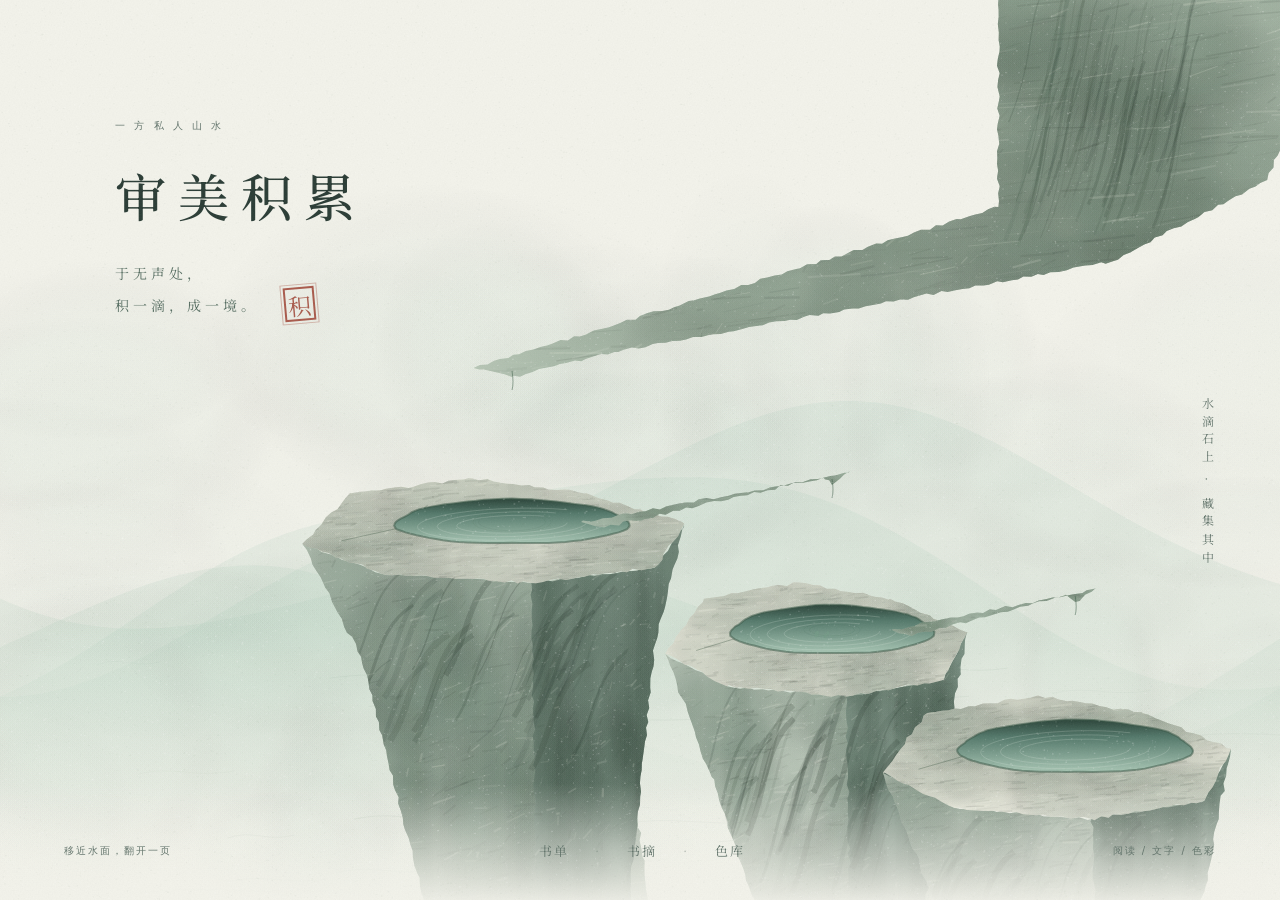
==== index.html @ 69ad37f3 "Redesign the site as an ink-wash landscape Add a celadon-and-ink homepage with drip physics and thre" ====
<!doctype html>
<html lang="zh-CN">
  <head>
    <meta charset="utf-8" />
    <meta name="viewport" content="width=device-width, initial-scale=1" />
    <meta
      name="description"
      content="审美积累，一处关于阅读、文字与色彩的私人存档。"
    />
    <meta name="robots" content="noindex" />
    <meta name="theme-color" content="#f3f3eb" />
    <title>山水之间 · 审美积累</title>
    <link rel="preconnect" href="https://fonts.googleapis.com" />
    <link rel="preconnect" href="https://fonts.gstatic.com" crossorigin />
    <link
      href="https://fonts.googleapis.com/css2?family=Noto+Serif+SC:wght@400;500;600;700&display=swap"
      rel="stylesheet"
    />
    <link rel="stylesheet" href="css/style.css?v=ink3" />
  </head>
  <body data-page="home">
    <a class="skip-link" href="#landscape-nav">跳至山水导航</a>
    <main id="main" class="landscape">
      <canvas id="ink-scene" aria-hidden="true"></canvas>
      <header class="home-title">
        <p class="eyebrow">一 方 私 人 山 水</p>
        <h1>审美积累</h1>
        <div class="home-inscription">
          <p>于无声处，<br />积一滴，成一境。</p>
          <span class="seal" aria-hidden="true">积</span>
        </div>
      </header>
      <nav id="landscape-nav" aria-label="水中藏集">
        <a
          class="puddle-link"
          data-pool="0"
          href="books.html"
          aria-label="进入书单"
          ><span>书单</span></a
        ><a
          class="puddle-link"
          data-pool="1"
          href="quotes.html"
          aria-label="进入书摘"
          ><span>书摘</span></a
        ><a
          class="puddle-link"
          data-pool="2"
          href="palettes.html"
          aria-label="进入色库"
          ><span>色库</span></a
        >
      </nav>
      <p class="scene-note">水滴石上 · 藏集其中</p>
      <div class="home-bottom">
        <p>移近水面，翻开一页</p>
        <nav aria-label="文字导航">
          <a href="books.html">书单</a><i>·</i><a href="quotes.html">书摘</a
          ><i>·</i><a href="palettes.html">色库</a>
        </nav>
        <span>阅读 / 文字 / 色彩</span>
      </div>
      <noscript
        ><p class="no-script">山水暂歇，请从下方导航进入藏集。</p></noscript
      >
    </main>
    <script src="js/home.js?v=ink3" defer></script>
  </body>
</html>
---- css/style.css ----
:root {
  --paper: #f3f3eb;
  --ink: #293b34;
  --muted: #62746b;
  --jade: #52796a;
  --mist: #dce5da;
  --line: #9bac9e66;
  --seal: #a24a3b;
  --bronze: var(--jade);
  --serif: "Noto Serif SC", "Source Han Serif SC", "Songti SC", "STSong", serif;
  --sans:
    system-ui, -apple-system, "PingFang SC", "Microsoft YaHei", sans-serif;
}
* {
  box-sizing: border-box;
}
body {
  margin: 0;
  background: var(--paper);
  color: var(--ink);
  font: 14px/1.8 var(--sans);
  -webkit-font-smoothing: antialiased;
}
body:before {
  content: "";
  position: fixed;
  inset: 0;
  pointer-events: none;
  z-index: 20;
  opacity: 0.16;
  background: url("../assets/ui/paper.svg");
}
h1,
h2,
h3,
p,
figure,
blockquote {
  margin: 0;
}
a {
  color: inherit;
  text-decoration: none;
}
button,
input,
select {
  font: inherit;
  color: inherit;
}
button,
a,
input,
select {
  -webkit-tap-highlight-color: transparent;
}
button {
  cursor: pointer;
}
button:focus-visible,
a:focus-visible,
input:focus-visible,
select:focus-visible {
  outline: 2px solid var(--jade);
  outline-offset: 6px;
}
::selection {
  background: #bed7c8;
}
h1,
h2,
h3,
blockquote {
  font-family: var(--serif);
  font-weight: 400;
}
button {
  border: 0;
  background: none;
}
a:hover {
  color: var(--jade);
}
.skip-link {
  position: fixed;
  top: -100px;
  left: 20px;
  padding: 12px 22px;
  background: var(--paper);
  z-index: 50;
}
.skip-link:focus {
  top: 15px;
}
.sr-only {
  position: absolute;
  width: 1px;
  height: 1px;
  padding: 0;
  margin: -1px;
  overflow: hidden;
  clip: rect(0, 0, 0, 0);
  white-space: nowrap;
}
.masthead {
  max-width: 1320px;
  margin: auto;
  height: 110px;
  padding: 0 55px;
  display: flex;
  align-items: center;
  justify-content: space-between;
  border-bottom: 1px solid var(--line);
}
.wordmark {
  font: 500 20px var(--serif);
  letter-spacing: 5px;
  display: flex;
  align-items: center;
  gap: 14px;
}
.wordmark-dot {
  width: 5px;
  height: 5px;
  background: var(--jade);
  border-radius: 50%;
}
.masthead nav {
  display: flex;
  gap: 34px;
  align-items: center;
}
.masthead nav a {
  padding: 14px 0;
  font-size: 13px;
  letter-spacing: 2px;
}
.masthead nav a[aria-current] {
  border-bottom: 1px solid var(--jade);
}
.masthead nav .back-home {
  font: 12px var(--serif);
  color: var(--muted);
  margin-right: 36px;
}
.archive {
  max-width: 1160px;
  padding: 0 30px;
  margin: auto;
  min-height: 65vh;
}
.page-intro {
  position: relative;
  padding: 70px 0 50px;
}
.eyebrow {
  font-size: 10px;
  letter-spacing: 3px;
  color: var(--muted);
}
.eyebrow span {
  margin-left: 16px;
}
.page-intro h1 {
  font-size: 56px;
  letter-spacing: 10px;
  display: flex;
  gap: 32px;
  align-items: center;
  margin: 14px 0;
}
.title-line {
  height: 1px;
  width: 85px;
  background: var(--line);
}
.intro-note {
  font: 14px/2 var(--serif);
  color: var(--muted);
  letter-spacing: 2px;
}
.meta,
.entry-meta {
  font-size: 11px;
  color: var(--muted);
  line-height: 1.9;
  letter-spacing: 0.6px;
}
.empty {
  padding: 40px 20px;
  border-block: 1px solid var(--line);
  text-align: center;
  margin-bottom: 35px;
  background: linear-gradient(110deg, transparent, #dce5da40, transparent);
}
.empty h3 {
  font-size: 21px;
  letter-spacing: 2px;
}
.empty p {
  font-size: 12px;
  color: var(--muted);
  margin-top: 12px;
}
.empty:before {
  content: "—";
  display: block;
  color: #8eaa99;
  margin-bottom: 12px;
}
.loading,
.error {
  padding: 40px;
}
.error {
  color: var(--seal);
}
footer {
  max-width: 1100px;
  margin: 80px auto 0;
  border-top: 1px solid var(--line);
  padding: 30px 0 40px;
  display: flex;
  align-items: center;
  justify-content: space-between;
  color: var(--muted);
  font: 12px/2 var(--serif);
  letter-spacing: 2px;
}
footer > span {
  font-size: 17px;
  letter-spacing: 4px;
}
footer p {
  text-align: center;
}
footer a {
  padding: 12px;
}
.book {
  display: grid;
  grid-template-columns: 46% 1fr;
  gap: 50px;
  padding: 10px 0 65px;
}
.book + .book {
  padding-top: 65px;
  border-top: 1px solid var(--line);
}
.book .cover-stage {
  min-height: 470px;
  background: radial-gradient(ellipse at 50% 50%, #bbd0bf55, transparent 68%);
}
.book-kicker {
  font-size: 11px;
  color: var(--muted);
  letter-spacing: 2px;
  display: flex;
  gap: 24px;
  margin: 35px 0 22px;
}
.status {
  color: var(--jade);
  border-bottom: 1px solid var(--line);
}
.book-info h2 {
  font-size: 32px;
  letter-spacing: 3px;
}
.original-title {
  font:
    italic 13px/1.7 Georgia,
    serif;
  color: var(--muted);
  margin-top: 12px;
}
.subtitle {
  font: 17px var(--serif);
  letter-spacing: 3px;
  margin-top: 22px;
}
.book-meta {
  margin: 25px 0;
  font-size: 12px;
  color: var(--muted);
  line-height: 2.3;
}
.book-meta span {
  display: block;
}
.book-actions {
  border-top: 1px solid var(--line);
  padding-top: 19px;
  display: flex;
  align-items: center;
  justify-content: space-between;
  gap: 12px;
}
.text-button {
  padding: 10px 0;
  font-family: var(--serif);
  border-bottom: 1px solid var(--jade);
}
.boat-link {
  display: flex;
  align-items: center;
  gap: 10px;
  padding: 10px 0;
  font-size: 12px;
}
.boat-link svg {
  width: 43px;
  height: 30px;
}
.cover-hint {
  position: absolute;
  bottom: 0;
  font-size: 10px;
  letter-spacing: 2px;
  color: var(--muted);
}
.book .cover-frame {
  width: 245px;
}
.book .cover-object {
  animation: none;
  transform: rotateX(3deg) rotateY(-17deg) rotateZ(-3deg);
}
.book .cover-frame:hover .cover-object,
.book .cover-frame:focus-visible .cover-object {
  transform: rotateX(2deg) rotateY(-10deg) rotateZ(-1deg);
}
.book .cover-title {
  color: var(--cover-title);
  background: none;
  -webkit-text-fill-color: currentColor;
  font-size: 35px;
  letter-spacing: 0;
}
.book .cover-original {
  font:
    15px/1.3 Georgia,
    serif;
  max-width: 160px;
  min-height: 60px;
}
.book .cover-subtitle {
  font-size: 14px;
  font-weight: 400;
}
.book .cover-motif:before,
.book .cover-motif:after {
  border-radius: 50%;
  height: 64px;
  transform: rotate(-12deg);
  opacity: 0.5;
}
.book .cover-credits {
  font-size: 8px;
}
.book .cover-front {
  overflow: visible;
}
.page-corner {
  position: absolute;
  right: 0;
  bottom: 0;
  width: 62px;
  height: 68px;
  z-index: 3;
}
.page-corner:after {
  content: "";
  position: absolute;
  right: 0;
  bottom: 0;
  width: 0;
  height: 0;
  background: linear-gradient(
    135deg,
    #81978b,
    #f8f7ee 47%,
    #b7c6b7 50%,
    #d8e0d7 60%
  );
  clip-path: polygon(100% 0, 100% 100%, 0 100%);
  transition:
    width 0.3s,
    height 0.3s;
  filter: drop-shadow(-2px -2px 2px #293b3444);
}
.page-corner:hover:after,
.cover-frame:focus-visible .page-corner:after {
  width: 56px;
  height: 59px;
}
.cover-author-name {
  white-space: nowrap;
}
dialog {
  width: min(620px, calc(100% - 36px));
  border: 1px solid var(--line);
  padding: 45px;
  background: var(--paper);
  color: var(--ink);
  max-height: 85dvh;
}
dialog::backdrop {
  background: #1e302b88;
  backdrop-filter: blur(3px);
}
.dialog-close {
  display: block;
  margin-left: auto;
  padding: 0 0 20px;
  color: var(--muted);
  min-height: 44px;
}
dialog h2 {
  font-size: 30px;
  margin: 10px 0 20px;
}
.book-summary {
  font: 16px/2.2 var(--serif);
  white-space: pre-wrap;
  border-top: 1px solid var(--line);
  padding-top: 22px;
}
.quote-filters {
  display: flex;
  gap: 40px;
  border-block: 1px solid var(--line);
  padding: 23px 0;
  margin-bottom: 20px;
}
.quote-filters label {
  font-size: 10px;
  letter-spacing: 2px;
  color: var(--muted);
  display: flex;
  flex-direction: column;
  gap: 8px;
  min-width: 220px;
}
.search-label {
  flex: 1;
}
select,
input {
  border: 0;
  border-bottom: 1px solid var(--line);
  background: transparent;
  border-radius: 0;
  padding: 12px 5px;
  font-size: 14px;
  min-height: 48px;
  width: 100%;
}
#result-count {
  margin-bottom: 25px;
}
.quote-entry {
  padding: 40px 0 45px;
  max-width: 900px;
  margin: auto;
  border-bottom: 1px solid var(--line);
}
.entry-meta {
  display: flex;
  gap: 16px;
  flex-wrap: wrap;
  align-items: center;
  margin-bottom: 25px;
}
.sample-badge {
  color: var(--seal);
  border: 1px solid #a24a3b77;
  padding: 1px 7px;
  font-size: 10px;
  letter-spacing: 2px;
  display: inline-block;
}
.quote-entry blockquote {
  font-size: 29px;
  line-height: 2;
  letter-spacing: 2px;
  white-space: pre-wrap;
}
.quote-notes {
  display: grid;
  grid-template-columns: 1fr 1fr;
  gap: 40px;
  margin: 30px 0;
}
.quote-notes h3 {
  font: 11px var(--sans);
  color: var(--jade);
  letter-spacing: 2px;
  margin-bottom: 15px;
}
.quote-notes p,
.quote-notes li {
  font-size: 13px;
  line-height: 2.1;
}
.quote-notes ul {
  margin: 0;
  padding-left: 19px;
}
.tags {
  display: flex;
  gap: 16px;
  margin-top: 20px;
  font-size: 10px;
  color: var(--muted);
}
.diagram {
  padding: 25px;
  background: #dce5da55;
  margin-top: 25px;
}
.diagram figcaption {
  font: 13px var(--serif);
  letter-spacing: 2px;
  margin-bottom: 16px;
}
.diagram svg {
  width: 100%;
  height: auto;
  display: block;
  overflow: visible;
}
.diagram text {
  font-family: var(--serif);
  fill: var(--ink);
}
.diagram-description {
  font-size: 11px;
  color: var(--muted);
  margin-top: 14px;
}
.zone-heading {
  display: flex;
  gap: 22px;
  align-items: baseline;
  border-bottom: 1px solid var(--line);
  padding-bottom: 17px;
  margin: 12px 0 28px;
}
.zone-heading h2 {
  font-size: 28px;
  letter-spacing: 5px;
}
.zone-heading span {
  font-size: 11px;
  color: var(--muted);
}
.palette-zone + .palette-zone {
  margin-top: 70px;
}
.palette {
  display: grid;
  grid-template-columns: 43% 1fr;
  gap: 50px;
  margin: 35px 0 50px;
  align-items: center;
}
.source-image {
  display: block;
  width: 100%;
  max-height: 480px;
  object-fit: cover;
  object-position: center 60%;
  filter: saturate(0.8);
}
.palette h3 {
  font-size: 28px;
  letter-spacing: 3px;
  margin: 15px 0;
}
.palette-description {
  font: 13px/2 var(--serif);
  color: var(--muted);
  margin: 20px 0;
}
.swatches {
  display: flex;
  margin-top: 28px;
  gap: 8px;
}
.swatch {
  padding: 0;
  flex: 1;
  min-width: 0;
  text-align: left;
  font-size: 10px;
}
.color-surface {
  display: block;
  height: 95px;
  background: var(--swatch);
  border: 1px solid #293b3410;
}
.swatch span:not(.color-surface) {
  display: block;
  margin-top: 9px;
}
.swatch .hex {
  font: 9px/1.5 var(--sans);
  letter-spacing: 0;
}
.copy-status {
  min-height: 25px;
  font-size: 11px;
  color: var(--jade);
  margin-top: 14px;
}
.preview-placeholder {
  min-height: 260px;
  display: grid;
  place-items: center;
  background: #dce5da66;
  border: 1px solid var(--line);
  font: 25px var(--serif);
}
.asset-link {
  display: inline-block;
  padding: 12px 0;
  border-bottom: 1px solid var(--jade);
}
/* A landscape, with its navigation resting in the water. */
body[data-page="home"] {
  overflow: hidden;
}
.landscape {
  position: relative;
  height: 100svh;
  min-height: 580px;
  isolation: isolate;
}
#ink-scene {
  position: absolute;
  inset: 0;
  width: 100%;
  height: 100%;
  z-index: -1;
}
.home-title {
  position: absolute;
  left: 9%;
  top: 13%;
  pointer-events: none;
}
.home-title h1 {
  font: 500 clamp(40px, 4vw, 64px)/1.6 var(--serif);
  letter-spacing: 12px;
  margin: 20px 0;
}
.home-inscription {
  display: flex;
  gap: 25px;
  align-items: flex-end;
}
.home-inscription p {
  font: 14px/2.3 var(--serif);
  letter-spacing: 4px;
  color: #536b5f;
}
.seal {
  display: grid;
  place-items: center;
  width: 31px;
  height: 34px;
  color: var(--seal);
  border: 2px solid var(--seal);
  outline: 1px solid #a24a3b66;
  outline-offset: 2px;
  transform: rotate(-5deg);
  font: 23px var(--serif);
  opacity: 0.9;
}
.puddle-link {
  position: absolute;
  display: grid;
  place-items: center;
  border-radius: 50%;
  min-width: 65px;
  min-height: 44px;
  transform: translate(-50%, -50%);
}
.puddle-link span {
  font: 20px var(--serif);
  letter-spacing: 6px;
  color: #f3f3eb;
  text-shadow: 0 1px 7px #102c22;
  opacity: 0;
  transform: translateY(6px);
  transition:
    opacity 0.5s,
    transform 0.5s;
  padding: 14px;
}
.puddle-link:hover span,
.puddle-link:focus-visible span,
.puddle-link.is-revealed span {
  opacity: 1;
  transform: none;
}
.puddle-link:focus-visible {
  outline: 1px solid var(--ink);
  outline-offset: 8px;
}
.scene-note {
  position: absolute;
  right: 5%;
  top: 17%;
  writing-mode: vertical-rl;
  font: 12px var(--serif);
  letter-spacing: 6px;
  color: var(--muted);
}
.home-bottom {
  position: absolute;
  bottom: 28px;
  left: 5%;
  right: 5%;
  display: flex;
  justify-content: space-between;
  align-items: center;
  color: var(--muted);
  font-size: 10px;
  letter-spacing: 2px;
}
.home-bottom nav {
  display: flex;
  align-items: center;
  gap: 22px;
  font: 13px var(--serif);
}
.home-bottom a {
  padding: 12px 4px;
}
.home-bottom i {
  font-style: normal;
  opacity: 0.4;
}
.no-script {
  position: absolute;
  bottom: 100px;
  left: 10%;
}
@media (hover: hover) and (pointer: fine) {
  body[data-page="quotes"],
  body[data-page="quotes"] a,
  body[data-page="quotes"] button {
    cursor:
      url("../assets/ui/brush.svg") 5 29,
      auto;
  }
}
@media (min-width: 1600px) {
  .home-title {
    left: 12%;
  }
}
@media (max-width: 700px) {
  .masthead {
    height: auto;
    min-height: 100px;
    padding: 22px 24px;
    gap: 18px;
    flex-wrap: wrap;
  }
  .wordmark {
    font-size: 17px;
  }
  .masthead nav {
    gap: 24px;
    width: 100%;
    justify-content: flex-end;
  }
  .masthead nav .back-home {
    margin-right: auto;
    font-size: 11px;
  }
  .masthead nav a {
    font-size: 12px;
    padding: 5px 0;
  }
  .archive {
    padding: 0 24px;
  }
  .page-intro {
    padding: 42px 0 35px;
  }
  .page-intro h1 {
    font-size: 43px;
  }
  .intro-note {
    font-size: 12px;
    letter-spacing: 1px;
  }
  footer {
    margin: 55px 24px 0;
    padding: 25px 0;
    gap: 20px;
    flex-wrap: wrap;
  }
  footer p {
    display: none;
  }
  .book {
    grid-template-columns: 1fr;
    gap: 20px;
    padding-bottom: 20px;
  }
  .book .cover-stage {
    min-height: 420px;
  }
  .book-kicker {
    margin-top: 15px;
  }
  .book-info h2 {
    font-size: 28px;
  }
  .book .cover-frame {
    width: 230px;
  }
  .book .cover-title {
    font-size: 32px;
  }
  .book .cover-front {
    padding: 25px 18px;
  }
  .book .cover-credits {
    padding-top: 12px;
    font-size: 7px;
  }
  .book .cover-motif {
    margin-top: 10px;
  }
  .book .cover-original {
    min-height: 52px;
  }
  .quote-filters {
    gap: 20px;
    flex-direction: column;
  }
  .quote-filters label {
    min-width: 0;
  }
  .quote-entry {
    padding-top: 25px;
  }
  .quote-entry blockquote {
    font-size: 23px;
    letter-spacing: 1px;
  }
  .quote-notes {
    grid-template-columns: 1fr;
    gap: 25px;
  }
  .diagram {
    padding: 20px 10px;
  }
  .palette {
    grid-template-columns: 1fr;
    gap: 25px;
  }
  .source-image {
    max-height: 350px;
  }
  .palette h3 {
    font-size: 25px;
  }
  .color-surface {
    height: 85px;
  }
  .swatches {
    gap: 6px;
  }
  .swatch .hex {
    font-size: 9px;
  }
  .empty {
    padding: 28px 10px;
  }
  .empty h3 {
    font-size: 18px;
  }
  .empty p {
    font-size: 11px;
  }
  .home-title {
    left: 8%;
    top: 8%;
  }
  .home-title .eyebrow {
    font-size: 9px;
  }
  .home-title h1 {
    font-size: 36px;
    letter-spacing: 9px;
    margin: 15px 0;
  }
  .home-inscription p {
    font-size: 12px;
    line-height: 2;
    letter-spacing: 3px;
  }
  .seal {
    width: 25px;
    height: 28px;
    font-size: 19px;
  }
  .scene-note {
    right: 8%;
    top: 11%;
    font-size: 10px;
    letter-spacing: 4px;
  }
  .home-bottom {
    bottom: 14px;
    left: 7%;
    right: 7%;
    flex-wrap: wrap;
    justify-content: center;
    gap: 2px;
  }
  .home-bottom p {
    width: 100%;
    text-align: center;
    font-size: 9px;
  }
  .home-bottom > span {
    display: none;
  }
  .home-bottom nav {
    gap: 26px;
  }
  .puddle-link span {
    font-size: 17px;
  }
  .landscape {
    min-height: 560px;
  }
  dialog {
    padding: 25px;
  }
}
@media (prefers-reduced-motion: reduce) {
  *,
  *:before,
  *:after {
    animation: none !important;
    transition: none !important;
    scroll-behavior: auto !important;
  }
  .puddle-link span {
    opacity: 1;
    transform: none;
  }
}

.diagram {
  overflow-x: auto;
}
.diagram svg {
  min-width: 480px;
}
.diagram--flow svg {
  min-width: 0;
  max-height: 330px;
}
.cover-author-name {
  display: block;
}
.scene-note {
  top: 44%;
}
@media (max-width: 700px) {
  .masthead nav a {
    padding: 10px 2px;
    min-height: 44px;
  }
  .scene-note {
    top: 11%;
  }
}
@media (max-height: 560px) {
  body[data-page="home"] {
    overflow-y: auto;
  }
}
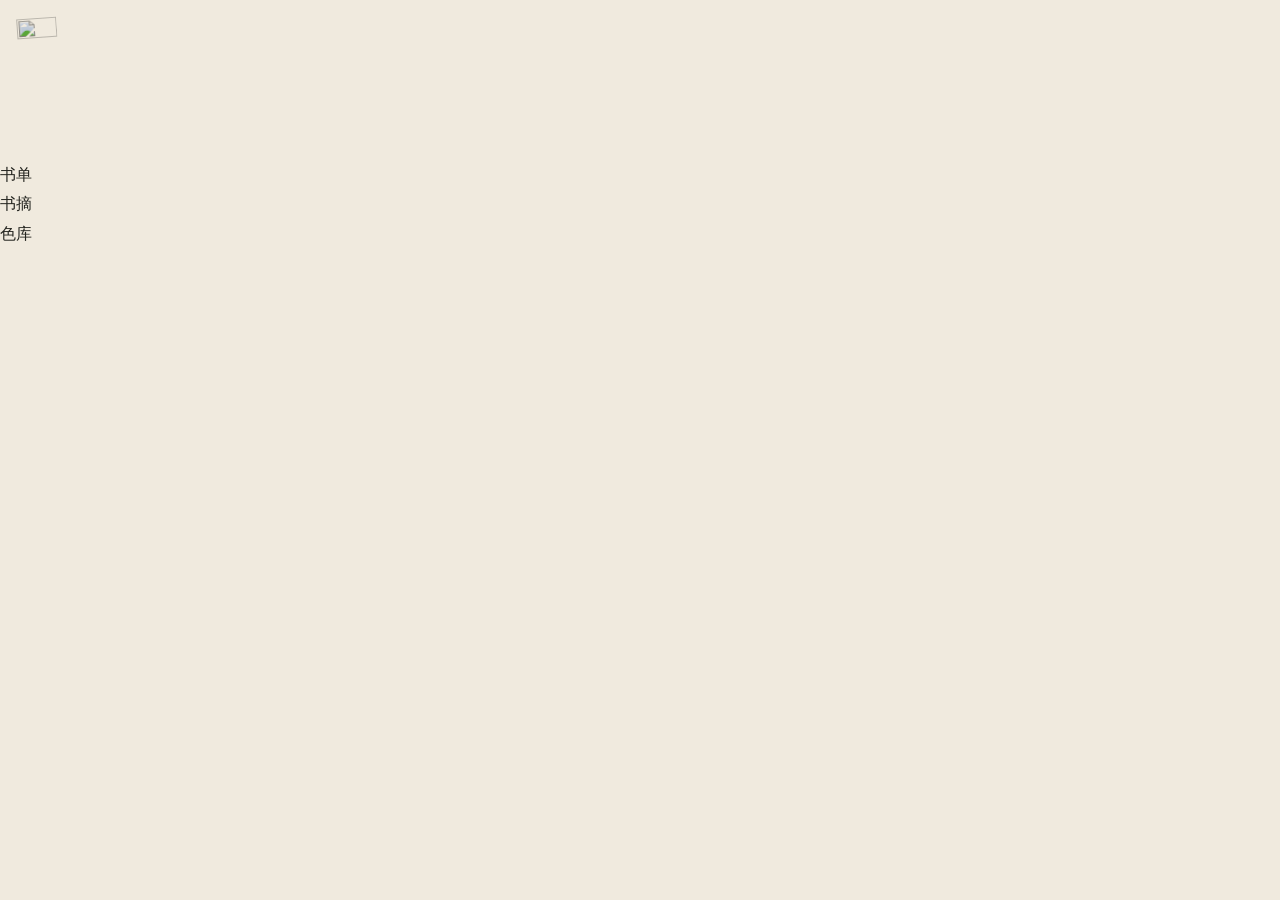
==== commit 74ddbbed: "Cache-bust assets" ====
--- a/index.html
+++ b/index.html
@@ -1,69 +1,38 @@
 <!doctype html>
 <html lang="zh-CN">
-  <head>
-    <meta charset="utf-8" />
-    <meta name="viewport" content="width=device-width, initial-scale=1" />
-    <meta
-      name="description"
-      content="审美积累，一处关于阅读、文字与色彩的私人存档。"
-    />
-    <meta name="robots" content="noindex" />
-    <meta name="theme-color" content="#f3f3eb" />
-    <title>山水之间 · 审美积累</title>
-    <link rel="preconnect" href="https://fonts.googleapis.com" />
-    <link rel="preconnect" href="https://fonts.gstatic.com" crossorigin />
-    <link
-      href="https://fonts.googleapis.com/css2?family=Noto+Serif+SC:wght@400;500;600;700&display=swap"
-      rel="stylesheet"
-    />
-    <link rel="stylesheet" href="css/style.css?v=ink3" />
-  </head>
-  <body data-page="home">
-    <a class="skip-link" href="#landscape-nav">跳至山水导航</a>
-    <main id="main" class="landscape">
-      <canvas id="ink-scene" aria-hidden="true"></canvas>
-      <header class="home-title">
-        <p class="eyebrow">一 方 私 人 山 水</p>
-        <h1>审美积累</h1>
-        <div class="home-inscription">
-          <p>于无声处，<br />积一滴，成一境。</p>
-          <span class="seal" aria-hidden="true">积</span>
-        </div>
-      </header>
-      <nav id="landscape-nav" aria-label="水中藏集">
-        <a
-          class="puddle-link"
-          data-pool="0"
-          href="books.html"
-          aria-label="进入书单"
-          ><span>书单</span></a
-        ><a
-          class="puddle-link"
-          data-pool="1"
-          href="quotes.html"
-          aria-label="进入书摘"
-          ><span>书摘</span></a
-        ><a
-          class="puddle-link"
-          data-pool="2"
-          href="palettes.html"
-          aria-label="进入色库"
-          ><span>色库</span></a
-        >
-      </nav>
-      <p class="scene-note">水滴石上 · 藏集其中</p>
-      <div class="home-bottom">
-        <p>移近水面，翻开一页</p>
-        <nav aria-label="文字导航">
-          <a href="books.html">书单</a><i>·</i><a href="quotes.html">书摘</a
-          ><i>·</i><a href="palettes.html">色库</a>
-        </nav>
-        <span>阅读 / 文字 / 色彩</span>
-      </div>
-      <noscript
-        ><p class="no-script">山水暂歇，请从下方导航进入藏集。</p></noscript
-      >
-    </main>
-    <script src="js/home.js?v=ink3" defer></script>
-  </body>
+<head>
+<meta charset="utf-8">
+<meta name="viewport" content="width=device-width, initial-scale=1, viewport-fit=cover">
+<meta name="description" content="审美积累 · 滴水">
+<meta name="robots" content="noindex">
+<meta name="theme-color" content="#f0eade">
+<title>审美积累</title>
+<link rel="icon" href="favicon.png?v=6d04da1" type="image/png">
+<link rel="apple-touch-icon" href="favicon-180.png?v=6d04da1">
+<link rel="preload" href="assets/fonts/brush.woff2?v=6d04da1" as="font" type="font/woff2" crossorigin>
+<link rel="stylesheet" href="css/base.css?v=6d04da1">
+<link rel="stylesheet" href="css/home.css?v=6d04da1">
+</head>
+<body class="home">
+<main class="scene">
+  <picture class="scene-art">
+    <source media="(max-aspect-ratio: 999/1000)" type="image/webp" srcset="assets/img/home-tall-960.webp 960w, assets/img/home-tall-1440.webp 1440w" sizes="100vw">
+    <source media="(max-aspect-ratio: 999/1000)" srcset="assets/img/home-tall-960.jpg 960w, assets/img/home-tall-1440.jpg 1440w" sizes="100vw">
+    <source type="image/webp" srcset="assets/img/home-wide-1600.webp 1600w, assets/img/home-wide-2560.webp 2560w" sizes="100vw">
+    <img src="assets/img/home-wide-1600.jpg" srcset="assets/img/home-wide-1600.jpg 1600w, assets/img/home-wide-2560.jpg 2560w" sizes="100vw" alt="" fetchpriority="high" decoding="async">
+  </picture>
+  <canvas id="water" aria-hidden="true"></canvas>
+  <canvas id="drops" aria-hidden="true"></canvas>
+  <a class="seal" href="./" aria-label="滴水 · 回到首页"><img src="assets/img/seal.png" alt="" width="60" height="82"></a>
+  <nav class="pools" aria-label="三处水面">
+    <a class="pool" href="books.html" aria-label="书单"></a>
+    <a class="pool" href="quotes.html" aria-label="书摘"></a>
+    <a class="pool" href="palettes.html" aria-label="色库"></a>
+  </nav>
+  <div class="pool-word" aria-hidden="true">书单</div>
+  <div class="pool-word" aria-hidden="true">书摘</div>
+  <div class="pool-word" aria-hidden="true">色库</div>
+</main>
+<script type="module" src="js/home.js?v=6d04da1"></script>
+</body>
 </html>
--- a/css/base.css
+++ b/css/base.css
@@ -0,0 +1,50 @@
+/* 审美积累 · shared 水墨 language */
+@font-face { font-family: "Dishui Brush"; src: url("../assets/fonts/brush.woff2?v=6d04da1") format("woff2"); font-display: swap; }
+@font-face { font-family: "Dishui Serif"; src: url("../assets/fonts/serif.woff2?v=6d04da1") format("woff2"); font-weight: 300 700; font-display: swap; }
+
+:root {
+  --paper: #f0eade;
+  --paper-2: #e8e1d1;
+  --paper-3: #ddd5c2;
+  --mist: #dcddd6;
+  --celadon: #b6ccc0;
+  --celadon-2: #8fab9e;
+  --celadon-deep: #557568;
+  --stone: #767670;
+  --water: #8e9791;
+  --ink: #23241f;
+  --ink-2: #41403c;
+  --ink-3: #6a6b66;
+  --seal: #c3392d;
+  --brush: "Dishui Brush", "Ma Shan Zheng", "STXingkai", "Kaiti SC", "STKaiti", "KaiTi", serif;
+  --kai: "Kaiti SC", "STKaiti", "KaiTi", "Dishui Brush", serif;
+  --serif: "Dishui Serif", "Noto Serif SC", "Source Han Serif SC", "Songti SC", "STSong", "SimSun", serif;
+  --ease: cubic-bezier(.22, .7, .2, 1);
+  color-scheme: light;
+}
+*, *::before, *::after { box-sizing: border-box; }
+html { -webkit-text-size-adjust: 100%; }
+body {
+  margin: 0; color: var(--ink); font-family: var(--serif); font-size: 16px; line-height: 1.85;
+  background: var(--paper) url("../assets/img/paper.jpg?v=6d04da1") repeat; background-size: 512px;
+  -webkit-font-smoothing: antialiased; text-rendering: optimizeLegibility;
+}
+a { color: inherit; }
+img { max-width: 100%; display: block; }
+button, input { font: inherit; color: inherit; }
+::selection { background: rgba(182, 204, 192, .6); }
+:focus-visible { outline: 1.5px dashed var(--seal); outline-offset: 4px; }
+
+/* the stamped seal, top-left on every page — links home */
+.seal {
+  position: fixed; z-index: 30; top: max(18px, env(safe-area-inset-top)); left: max(18px, env(safe-area-inset-left));
+  width: 40px; display: block; mix-blend-mode: multiply; opacity: .94;
+  transition: transform .5s var(--ease), opacity .3s;
+  transform: rotate(-4deg);
+}
+.seal img { width: 100%; height: auto; filter: saturate(1.05) contrast(1.02); }
+.seal:hover { transform: rotate(-1deg) scale(1.06); opacity: 1; }
+@media (max-width: 640px) { .seal { width: 32px; top: max(14px, env(safe-area-inset-top)); left: max(14px, env(safe-area-inset-left)); } }
+
+.sr-only { position: absolute; width: 1px; height: 1px; overflow: hidden; clip: rect(0 0 0 0); white-space: nowrap; }
+@media (prefers-reduced-motion: reduce) { *, *::before, *::after { animation-duration: .01ms !important; animation-iteration-count: 1 !important; transition-duration: .01ms !important; } }
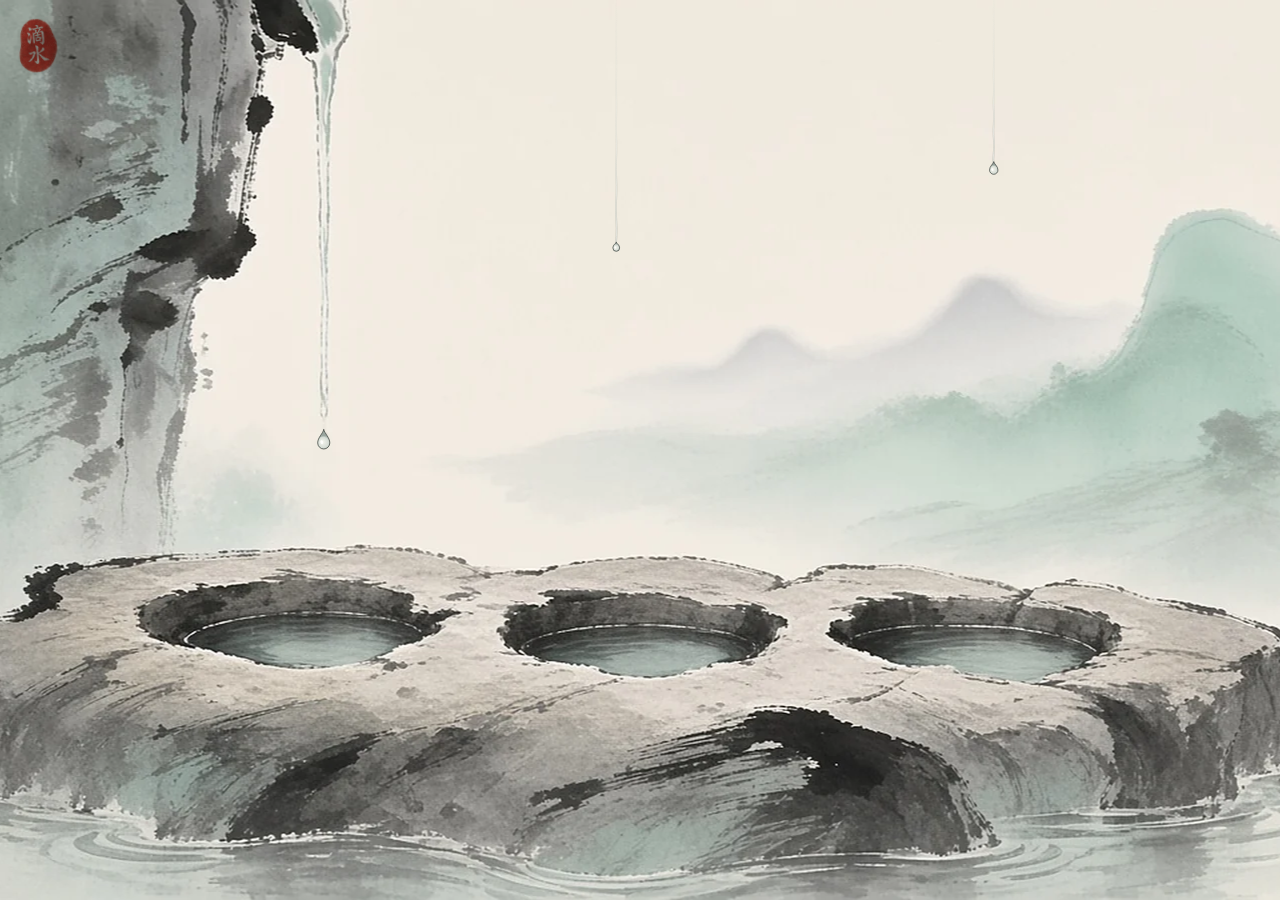
==== commit 6d04da17: "Rebuild as living ink painting: GPU water, gravity drips, ink-styled sections" ====
--- a/index.html
+++ b/index.html
@@ -7,11 +7,11 @@
 <meta name="robots" content="noindex">
 <meta name="theme-color" content="#f0eade">
 <title>审美积累</title>
-<link rel="icon" href="favicon.png?v=6d04da1" type="image/png">
-<link rel="apple-touch-icon" href="favicon-180.png?v=6d04da1">
-<link rel="preload" href="assets/fonts/brush.woff2?v=6d04da1" as="font" type="font/woff2" crossorigin>
-<link rel="stylesheet" href="css/base.css?v=6d04da1">
-<link rel="stylesheet" href="css/home.css?v=6d04da1">
+<link rel="icon" href="favicon.png?v=dev" type="image/png">
+<link rel="apple-touch-icon" href="favicon-180.png?v=dev">
+<link rel="preload" href="assets/fonts/brush.woff2?v=dev" as="font" type="font/woff2" crossorigin>
+<link rel="stylesheet" href="css/base.css?v=dev">
+<link rel="stylesheet" href="css/home.css?v=dev">
 </head>
 <body class="home">
 <main class="scene">
@@ -33,6 +33,6 @@
   <div class="pool-word" aria-hidden="true">书摘</div>
   <div class="pool-word" aria-hidden="true">色库</div>
 </main>
-<script type="module" src="js/home.js?v=6d04da1"></script>
+<script type="module" src="js/home.js?v=dev"></script>
 </body>
 </html>
--- a/css/base.css
+++ b/css/base.css
@@ -1,6 +1,6 @@
 /* 审美积累 · shared 水墨 language */
-@font-face { font-family: "Dishui Brush"; src: url("../assets/fonts/brush.woff2?v=6d04da1") format("woff2"); font-display: swap; }
-@font-face { font-family: "Dishui Serif"; src: url("../assets/fonts/serif.woff2?v=6d04da1") format("woff2"); font-weight: 300 700; font-display: swap; }
+@font-face { font-family: "Dishui Brush"; src: url("../assets/fonts/brush.woff2?v=dev") format("woff2"); font-display: swap; }
+@font-face { font-family: "Dishui Serif"; src: url("../assets/fonts/serif.woff2?v=dev") format("woff2"); font-weight: 300 700; font-display: swap; }
 
 :root {
   --paper: #f0eade;
@@ -26,7 +26,7 @@
 html { -webkit-text-size-adjust: 100%; }
 body {
   margin: 0; color: var(--ink); font-family: var(--serif); font-size: 16px; line-height: 1.85;
-  background: var(--paper) url("../assets/img/paper.jpg?v=6d04da1") repeat; background-size: 512px;
+  background: var(--paper) url("../assets/img/paper.jpg?v=dev") repeat; background-size: 512px;
   -webkit-font-smoothing: antialiased; text-rendering: optimizeLegibility;
 }
 a { color: inherit; }
--- a/css/home.css
+++ b/css/home.css
@@ -0,0 +1,33 @@
+html, body.home { height: 100%; overflow: hidden; background: var(--paper); overscroll-behavior: none; }
+.scene { position: fixed; inset: 0; overflow: hidden; touch-action: manipulation; -webkit-tap-highlight-color: transparent; user-select: none; -webkit-user-select: none; }
+.scene-art, .scene-art img { position: absolute; inset: 0; width: 100%; height: 100%; }
+.scene-art img { object-fit: cover; }
+#water, #drops { position: absolute; inset: 0; width: 100%; height: 100%; pointer-events: none; }
+#water { opacity: 0; transition: opacity .6s; }
+.gl-ready #water { opacity: 1; }
+.pools { position: absolute; inset: 0; pointer-events: none; }
+.pool { position: absolute; border-radius: 50%; pointer-events: none; outline: none; }
+.pool:focus-visible { outline: none; }
+
+.pool-word {
+  position: absolute; z-index: 5; pointer-events: none; white-space: nowrap;
+  font-family: var(--brush); color: var(--ink); line-height: 1; letter-spacing: .14em; padding-left: .14em;
+  transform: translate(-50%, -100%) translateY(.7em) scaleY(.6);
+  transform-origin: 50% 100%;
+  opacity: 0; filter: blur(10px);
+  transition: opacity .4s ease, filter .4s ease, transform .5s ease, letter-spacing .5s ease;
+}
+.pool-word::before { /* ink cloud diffusing behind the word */
+  content: ""; position: absolute; left: 50%; top: 55%; width: 2.6em; height: 1.5em; z-index: -1;
+  transform: translate(-50%, -50%) scale(.3); border-radius: 50%;
+  background: radial-gradient(closest-side, rgba(240, 234, 222, .78), rgba(240, 234, 222, .45) 55%, rgba(240, 234, 222, 0));
+  opacity: 0; transition: transform 1.4s var(--ease), opacity .8s ease;
+}
+.pool-word.on {
+  opacity: .94; filter: blur(0); transform: translate(-50%, -100%) translateY(0) scaleY(1);
+  text-shadow: 0 0 .5px rgba(35, 36, 31, .6);
+  transition: opacity .9s ease, filter 1.2s var(--ease), transform 1.2s var(--ease);
+}
+.pool-word.on::before { opacity: 1; transform: translate(-50%, -50%) scale(1); }
+.scene::after { content: ""; position: absolute; inset: 0; background: var(--paper); opacity: 0; pointer-events: none; transition: opacity .42s ease; z-index: 40; }
+.scene.leaving::after { opacity: 1; }
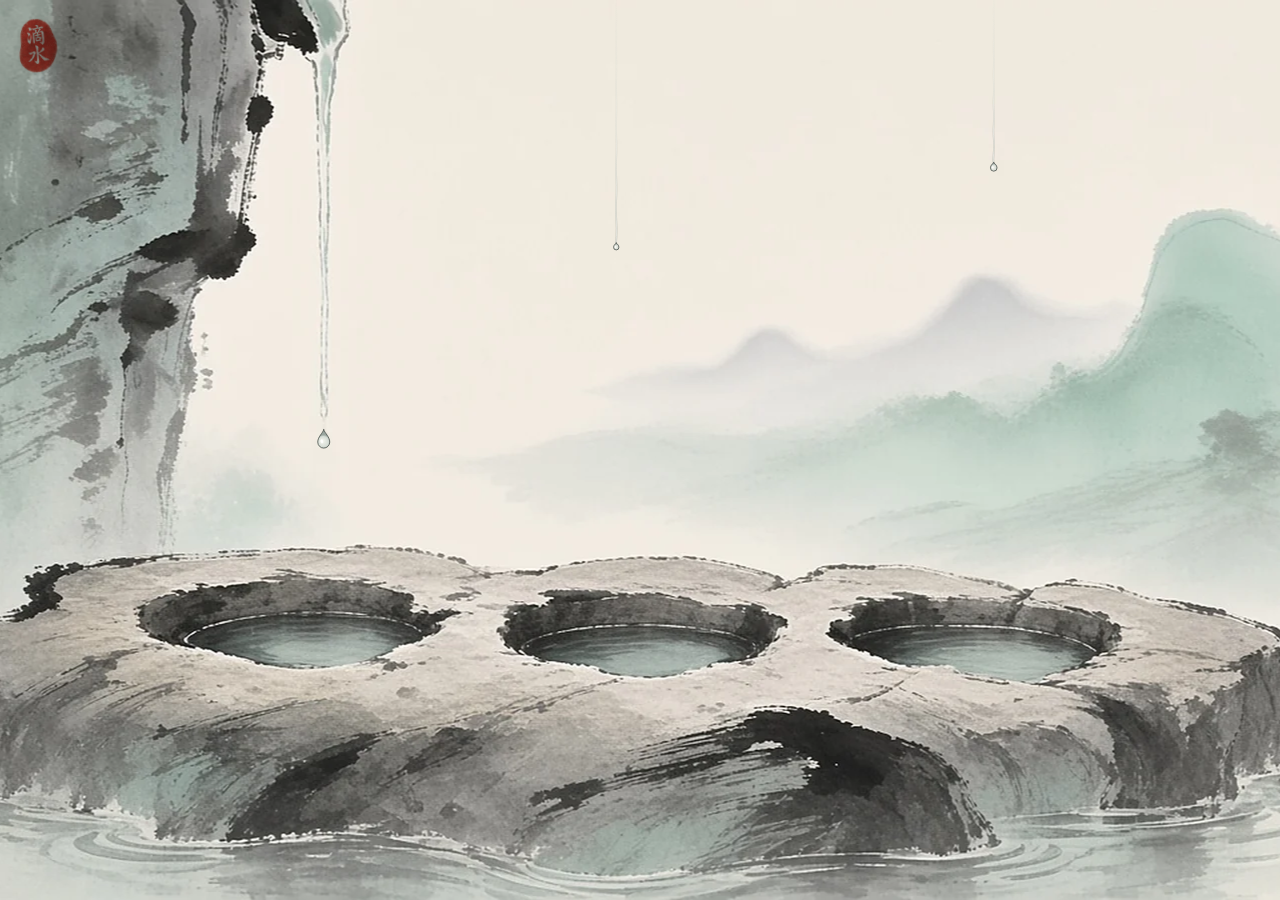
==== commit 281f161b: "Cache-bust assets" ====
--- a/index.html
+++ b/index.html
@@ -7,11 +7,11 @@
 <meta name="robots" content="noindex">
 <meta name="theme-color" content="#f0eade">
 <title>审美积累</title>
-<link rel="icon" href="favicon.png?v=dev" type="image/png">
-<link rel="apple-touch-icon" href="favicon-180.png?v=dev">
-<link rel="preload" href="assets/fonts/brush.woff2?v=dev" as="font" type="font/woff2" crossorigin>
-<link rel="stylesheet" href="css/base.css?v=dev">
-<link rel="stylesheet" href="css/home.css?v=dev">
+<link rel="icon" href="favicon.png?v=94d7b4c" type="image/png">
+<link rel="apple-touch-icon" href="favicon-180.png?v=94d7b4c">
+<link rel="preload" href="assets/fonts/brush.woff2?v=94d7b4c" as="font" type="font/woff2" crossorigin>
+<link rel="stylesheet" href="css/base.css?v=94d7b4c">
+<link rel="stylesheet" href="css/home.css?v=94d7b4c">
 </head>
 <body class="home">
 <main class="scene">
@@ -33,6 +33,6 @@
   <div class="pool-word" aria-hidden="true">书摘</div>
   <div class="pool-word" aria-hidden="true">色库</div>
 </main>
-<script type="module" src="js/home.js?v=dev"></script>
+<script type="module" src="js/home.js?v=94d7b4c"></script>
 </body>
 </html>
--- a/css/base.css
+++ b/css/base.css
@@ -1,6 +1,6 @@
 /* 审美积累 · shared 水墨 language */
-@font-face { font-family: "Dishui Brush"; src: url("../assets/fonts/brush.woff2?v=dev") format("woff2"); font-display: swap; }
-@font-face { font-family: "Dishui Serif"; src: url("../assets/fonts/serif.woff2?v=dev") format("woff2"); font-weight: 300 700; font-display: swap; }
+@font-face { font-family: "Dishui Brush"; src: url("../assets/fonts/brush.woff2?v=94d7b4c") format("woff2"); font-display: swap; }
+@font-face { font-family: "Dishui Serif"; src: url("../assets/fonts/serif.woff2?v=94d7b4c") format("woff2"); font-weight: 300 700; font-display: swap; }
 
 :root {
   --paper: #f0eade;
@@ -26,7 +26,7 @@
 html { -webkit-text-size-adjust: 100%; }
 body {
   margin: 0; color: var(--ink); font-family: var(--serif); font-size: 16px; line-height: 1.85;
-  background: var(--paper) url("../assets/img/paper.jpg?v=dev") repeat; background-size: 512px;
+  background: var(--paper) url("../assets/img/paper.jpg?v=94d7b4c") repeat; background-size: 512px;
   -webkit-font-smoothing: antialiased; text-rendering: optimizeLegibility;
 }
 a { color: inherit; }
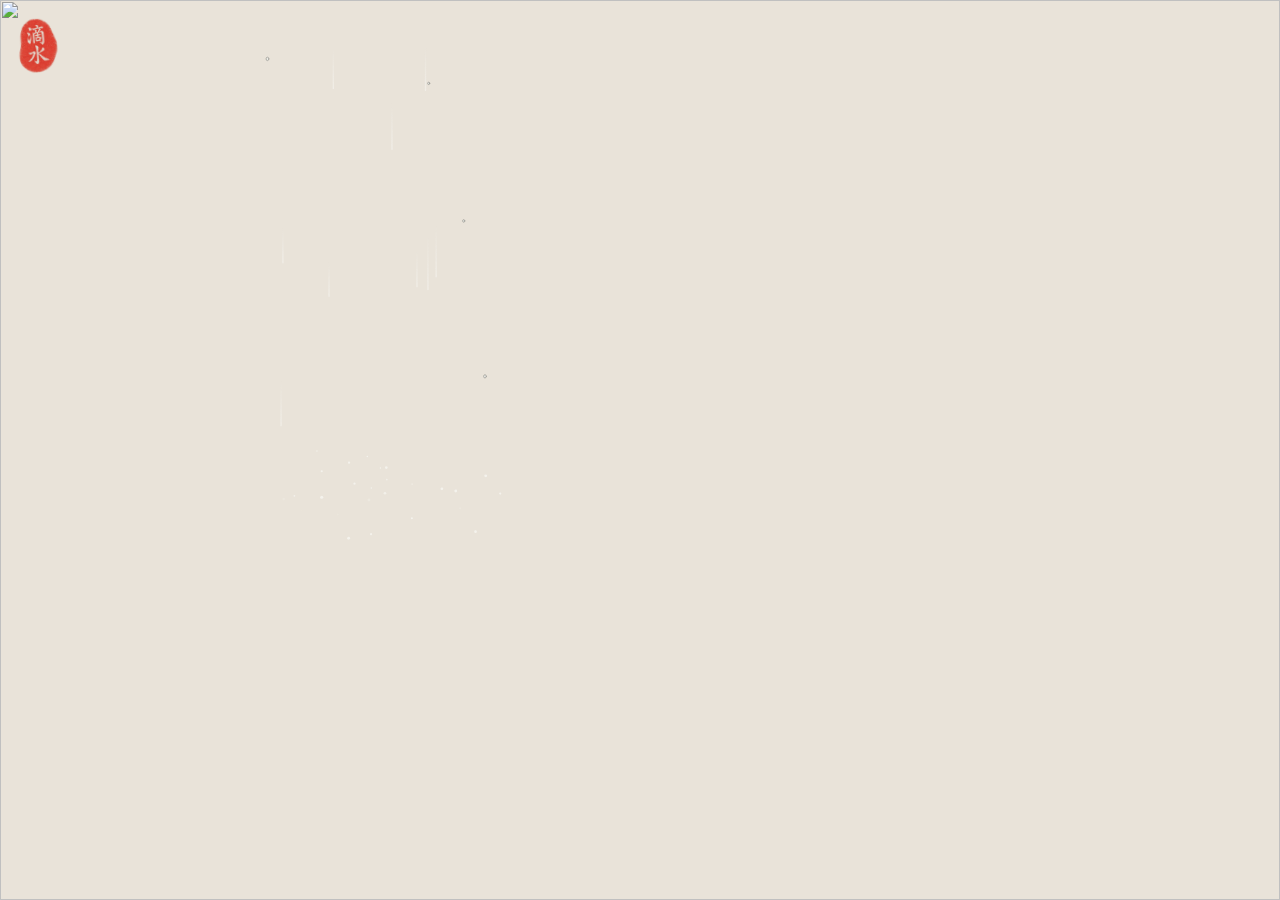
==== commit f944fcd7: "Cache-bust assets" ====
--- a/index.html
+++ b/index.html
@@ -5,34 +5,29 @@
 <meta name="viewport" content="width=device-width, initial-scale=1, viewport-fit=cover">
 <meta name="description" content="审美积累 · 滴水">
 <meta name="robots" content="noindex">
-<meta name="theme-color" content="#f0eade">
+<meta name="theme-color" content="#e4dcd1">
 <title>审美积累</title>
-<link rel="icon" href="favicon.png?v=94d7b4c" type="image/png">
-<link rel="apple-touch-icon" href="favicon-180.png?v=94d7b4c">
-<link rel="preload" href="assets/fonts/brush.woff2?v=94d7b4c" as="font" type="font/woff2" crossorigin>
-<link rel="stylesheet" href="css/base.css?v=94d7b4c">
-<link rel="stylesheet" href="css/home.css?v=94d7b4c">
+<link rel="icon" href="favicon.png?v=3636da0" type="image/png">
+<link rel="apple-touch-icon" href="favicon-180.png?v=3636da0">
+<link rel="stylesheet" href="css/base.css?v=3636da0">
+<link rel="stylesheet" href="css/home.css?v=3636da0">
 </head>
 <body class="home">
 <main class="scene">
   <picture class="scene-art">
-    <source media="(max-aspect-ratio: 999/1000)" type="image/webp" srcset="assets/img/home-tall-960.webp 960w, assets/img/home-tall-1440.webp 1440w" sizes="100vw">
-    <source media="(max-aspect-ratio: 999/1000)" srcset="assets/img/home-tall-960.jpg 960w, assets/img/home-tall-1440.jpg 1440w" sizes="100vw">
-    <source type="image/webp" srcset="assets/img/home-wide-1600.webp 1600w, assets/img/home-wide-2560.webp 2560w" sizes="100vw">
-    <img src="assets/img/home-wide-1600.jpg" srcset="assets/img/home-wide-1600.jpg 1600w, assets/img/home-wide-2560.jpg 2560w" sizes="100vw" alt="" fetchpriority="high" decoding="async">
+    <source type="image/webp" media="(min-width: 1100px), (min-height: 900px), (min-resolution: 1.5dppx) and (min-height: 560px)" srcset="assets/img/falls-2560.webp">
+    <source type="image/webp" srcset="assets/img/falls-1600.webp">
+    <img src="assets/img/falls-1600.jpg" alt="" fetchpriority="high" decoding="async">
   </picture>
   <canvas id="water" aria-hidden="true"></canvas>
   <canvas id="drops" aria-hidden="true"></canvas>
   <a class="seal" href="./" aria-label="滴水 · 回到首页"><img src="assets/img/seal.png" alt="" width="60" height="82"></a>
-  <nav class="pools" aria-label="三处水面">
-    <a class="pool" href="books.html" aria-label="书单"></a>
-    <a class="pool" href="quotes.html" aria-label="书摘"></a>
-    <a class="pool" href="palettes.html" aria-label="色库"></a>
+  <nav class="spots" aria-label="水下三处">
+    <a class="spot" href="books.html" aria-label="书单"></a>
+    <a class="spot" href="quotes.html" aria-label="书摘"></a>
+    <a class="spot" href="palettes.html" aria-label="色库"></a>
   </nav>
-  <div class="pool-word" aria-hidden="true">书单</div>
-  <div class="pool-word" aria-hidden="true">书摘</div>
-  <div class="pool-word" aria-hidden="true">色库</div>
 </main>
-<script type="module" src="js/home.js?v=94d7b4c"></script>
+<script type="module" src="js/home.js?v=3636da0"></script>
 </body>
 </html>
--- a/css/base.css
+++ b/css/base.css
@@ -1,17 +1,17 @@
 /* 审美积累 · shared 水墨 language */
-@font-face { font-family: "Dishui Brush"; src: url("../assets/fonts/brush.woff2?v=94d7b4c") format("woff2"); font-display: swap; }
-@font-face { font-family: "Dishui Serif"; src: url("../assets/fonts/serif.woff2?v=94d7b4c") format("woff2"); font-weight: 300 700; font-display: swap; }
+@font-face { font-family: "Dishui Brush"; src: url("../assets/fonts/brush.woff2?v=3636da0") format("woff2"); font-display: swap; }
+@font-face { font-family: "Dishui Serif"; src: url("../assets/fonts/serif.woff2?v=3636da0") format("woff2"); font-weight: 300 700; font-display: swap; }
 
 :root {
-  --paper: #f0eade;
-  --paper-2: #e8e1d1;
-  --paper-3: #ddd5c2;
-  --mist: #dcddd6;
-  --celadon: #b6ccc0;
-  --celadon-2: #8fab9e;
-  --celadon-deep: #557568;
+  --paper: #e9e3d9;
+  --paper-2: #dfd8cc;
+  --paper-3: #d3ccbf;
+  --mist: #d8d3ca;
+  --celadon: #b8c7bf;
+  --celadon-2: #93a69c;
+  --celadon-deep: #5d746b;
   --stone: #767670;
-  --water: #8e9791;
+  --water: #a8afa7;
   --ink: #23241f;
   --ink-2: #41403c;
   --ink-3: #6a6b66;
@@ -26,7 +26,7 @@
 html { -webkit-text-size-adjust: 100%; }
 body {
   margin: 0; color: var(--ink); font-family: var(--serif); font-size: 16px; line-height: 1.85;
-  background: var(--paper) url("../assets/img/paper.jpg?v=94d7b4c") repeat; background-size: 512px;
+  background: var(--paper) url("../assets/img/paper.jpg?v=3636da0") repeat; background-size: 512px;
   -webkit-font-smoothing: antialiased; text-rendering: optimizeLegibility;
 }
 a { color: inherit; }
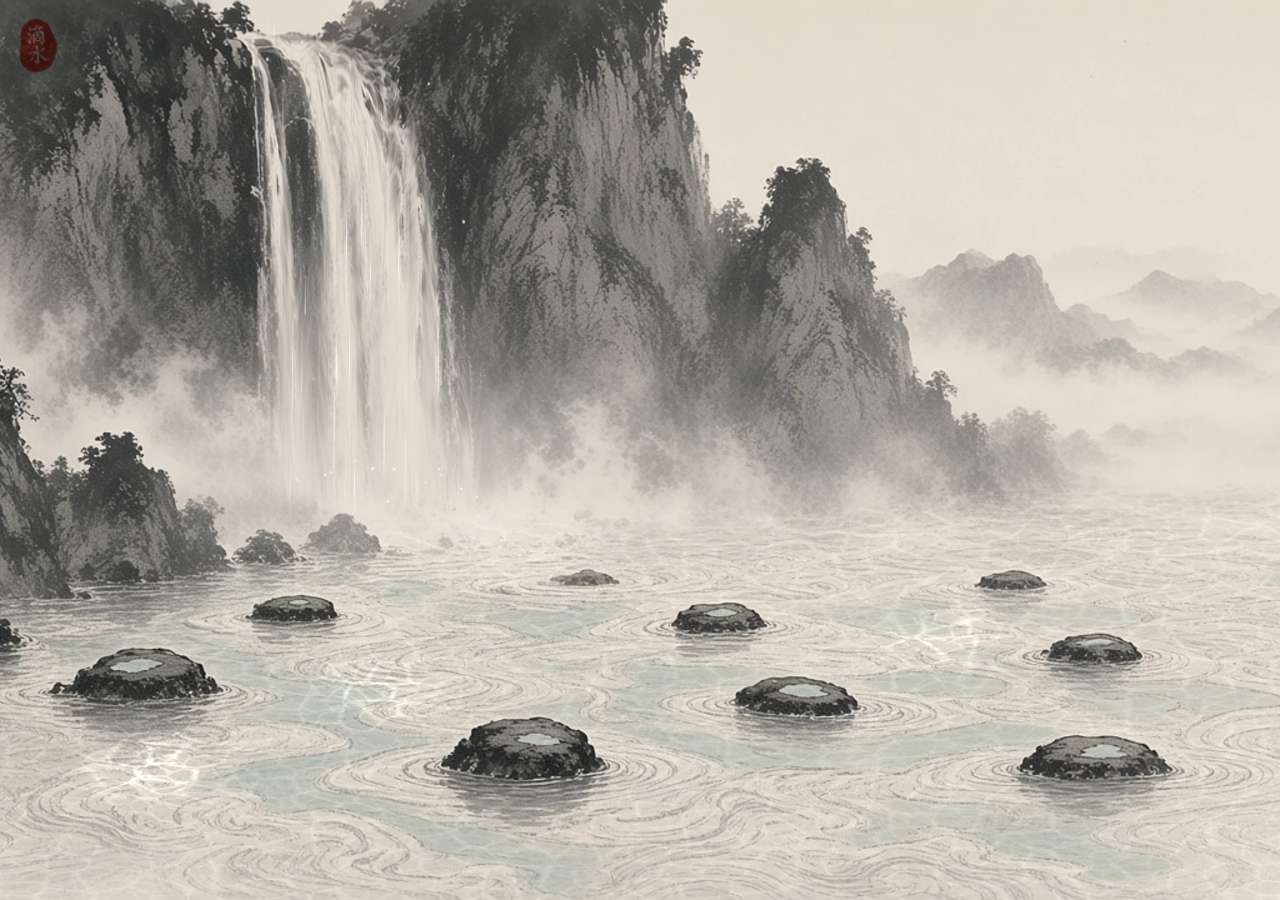
==== commit 3636da0a: "Homepage: waterfall painting with flowing falls, mist, spray, caustics and stone turtles; inner pale" ====
--- a/index.html
+++ b/index.html
@@ -7,10 +7,10 @@
 <meta name="robots" content="noindex">
 <meta name="theme-color" content="#e4dcd1">
 <title>审美积累</title>
-<link rel="icon" href="favicon.png?v=3636da0" type="image/png">
-<link rel="apple-touch-icon" href="favicon-180.png?v=3636da0">
-<link rel="stylesheet" href="css/base.css?v=3636da0">
-<link rel="stylesheet" href="css/home.css?v=3636da0">
+<link rel="icon" href="favicon.png?v=94d7b4c" type="image/png">
+<link rel="apple-touch-icon" href="favicon-180.png?v=94d7b4c">
+<link rel="stylesheet" href="css/base.css?v=94d7b4c">
+<link rel="stylesheet" href="css/home.css?v=94d7b4c">
 </head>
 <body class="home">
 <main class="scene">
@@ -28,6 +28,6 @@
     <a class="spot" href="palettes.html" aria-label="色库"></a>
   </nav>
 </main>
-<script type="module" src="js/home.js?v=3636da0"></script>
+<script type="module" src="js/home.js?v=94d7b4c"></script>
 </body>
 </html>
--- a/css/base.css
+++ b/css/base.css
@@ -1,6 +1,6 @@
 /* 审美积累 · shared 水墨 language */
-@font-face { font-family: "Dishui Brush"; src: url("../assets/fonts/brush.woff2?v=3636da0") format("woff2"); font-display: swap; }
-@font-face { font-family: "Dishui Serif"; src: url("../assets/fonts/serif.woff2?v=3636da0") format("woff2"); font-weight: 300 700; font-display: swap; }
+@font-face { font-family: "Dishui Brush"; src: url("../assets/fonts/brush.woff2?v=94d7b4c") format("woff2"); font-display: swap; }
+@font-face { font-family: "Dishui Serif"; src: url("../assets/fonts/serif.woff2?v=94d7b4c") format("woff2"); font-weight: 300 700; font-display: swap; }
 
 :root {
   --paper: #e9e3d9;
@@ -26,7 +26,7 @@
 html { -webkit-text-size-adjust: 100%; }
 body {
   margin: 0; color: var(--ink); font-family: var(--serif); font-size: 16px; line-height: 1.85;
-  background: var(--paper) url("../assets/img/paper.jpg?v=3636da0") repeat; background-size: 512px;
+  background: var(--paper) url("../assets/img/paper.jpg?v=94d7b4c") repeat; background-size: 512px;
   -webkit-font-smoothing: antialiased; text-rendering: optimizeLegibility;
 }
 a { color: inherit; }
--- a/css/home.css
+++ b/css/home.css
@@ -1,33 +1,11 @@
-html, body.home { height: 100%; overflow: hidden; background: var(--paper); overscroll-behavior: none; }
+html, body.home { height: 100%; overflow: hidden; background: #e4dcd1; overscroll-behavior: none; }
 .scene { position: fixed; inset: 0; overflow: hidden; touch-action: manipulation; -webkit-tap-highlight-color: transparent; user-select: none; -webkit-user-select: none; }
 .scene-art, .scene-art img { position: absolute; inset: 0; width: 100%; height: 100%; }
 .scene-art img { object-fit: cover; }
 #water, #drops { position: absolute; inset: 0; width: 100%; height: 100%; pointer-events: none; }
 #water { opacity: 0; transition: opacity .6s; }
 .gl-ready #water { opacity: 1; }
-.pools { position: absolute; inset: 0; pointer-events: none; }
-.pool { position: absolute; border-radius: 50%; pointer-events: none; outline: none; }
-.pool:focus-visible { outline: none; }
-
-.pool-word {
-  position: absolute; z-index: 5; pointer-events: none; white-space: nowrap;
-  font-family: var(--brush); color: var(--ink); line-height: 1; letter-spacing: .14em; padding-left: .14em;
-  transform: translate(-50%, -100%) translateY(.7em) scaleY(.6);
-  transform-origin: 50% 100%;
-  opacity: 0; filter: blur(10px);
-  transition: opacity .4s ease, filter .4s ease, transform .5s ease, letter-spacing .5s ease;
-}
-.pool-word::before { /* ink cloud diffusing behind the word */
-  content: ""; position: absolute; left: 50%; top: 55%; width: 2.6em; height: 1.5em; z-index: -1;
-  transform: translate(-50%, -50%) scale(.3); border-radius: 50%;
-  background: radial-gradient(closest-side, rgba(240, 234, 222, .78), rgba(240, 234, 222, .45) 55%, rgba(240, 234, 222, 0));
-  opacity: 0; transition: transform 1.4s var(--ease), opacity .8s ease;
-}
-.pool-word.on {
-  opacity: .94; filter: blur(0); transform: translate(-50%, -100%) translateY(0) scaleY(1);
-  text-shadow: 0 0 .5px rgba(35, 36, 31, .6);
-  transition: opacity .9s ease, filter 1.2s var(--ease), transform 1.2s var(--ease);
-}
-.pool-word.on::before { opacity: 1; transform: translate(-50%, -50%) scale(1); }
-.scene::after { content: ""; position: absolute; inset: 0; background: var(--paper); opacity: 0; pointer-events: none; transition: opacity .42s ease; z-index: 40; }
+.spots { position: absolute; inset: 0; pointer-events: none; }
+.spot { position: absolute; border-radius: 50%; pointer-events: none; outline: none; }
+.scene::after { content: ""; position: absolute; inset: 0; background: #e4dcd1; opacity: 0; pointer-events: none; transition: opacity .45s ease; z-index: 40; }
 .scene.leaving::after { opacity: 1; }
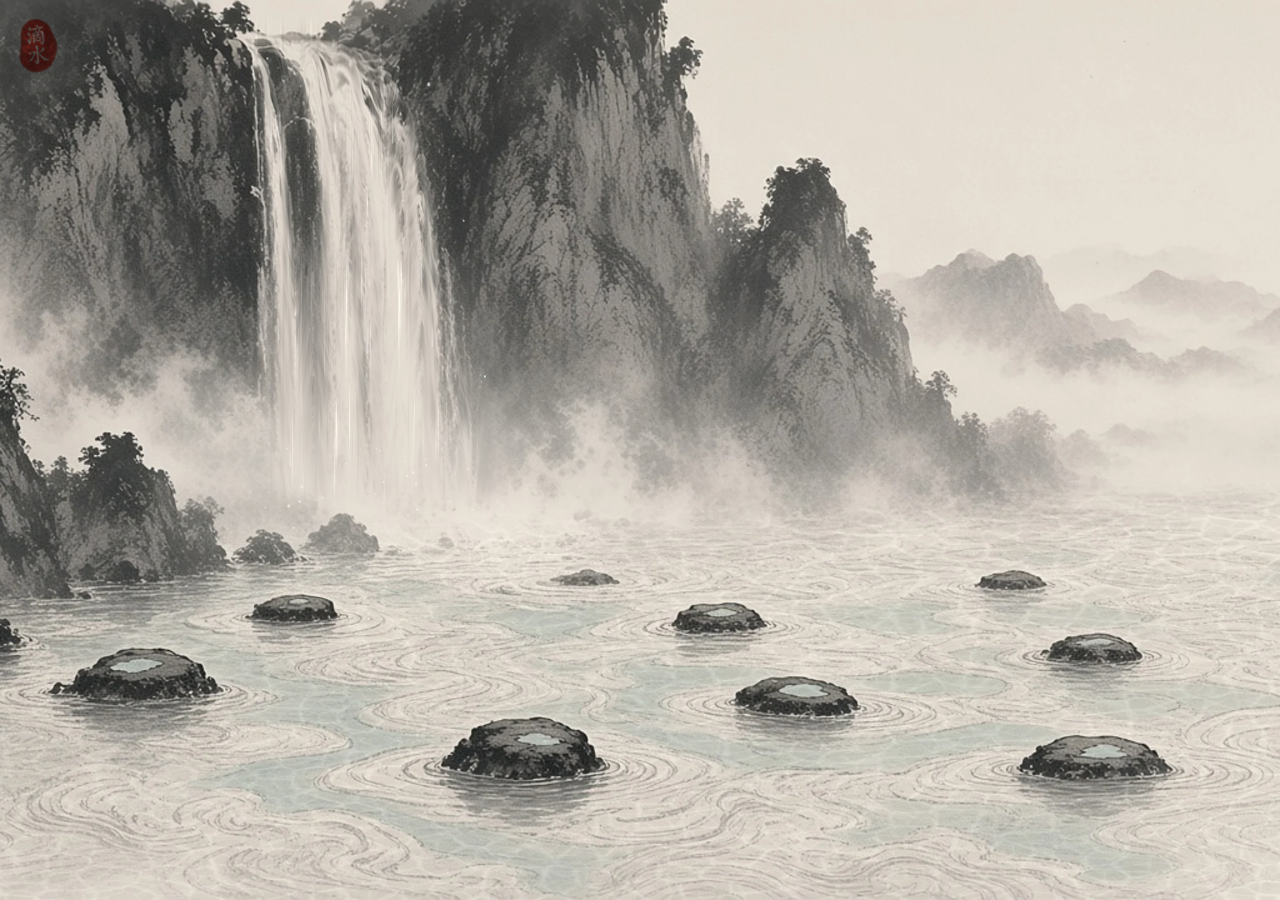
==== commit 10b7927e: "Cache-bust assets" ====
--- a/index.html
+++ b/index.html
@@ -7,10 +7,10 @@
 <meta name="robots" content="noindex">
 <meta name="theme-color" content="#e4dcd1">
 <title>审美积累</title>
-<link rel="icon" href="favicon.png?v=94d7b4c" type="image/png">
-<link rel="apple-touch-icon" href="favicon-180.png?v=94d7b4c">
-<link rel="stylesheet" href="css/base.css?v=94d7b4c">
-<link rel="stylesheet" href="css/home.css?v=94d7b4c">
+<link rel="icon" href="favicon.png?v=168ad2e" type="image/png">
+<link rel="apple-touch-icon" href="favicon-180.png?v=168ad2e">
+<link rel="stylesheet" href="css/base.css?v=168ad2e">
+<link rel="stylesheet" href="css/home.css?v=168ad2e">
 </head>
 <body class="home">
 <main class="scene">
@@ -22,12 +22,12 @@
   <canvas id="water" aria-hidden="true"></canvas>
   <canvas id="drops" aria-hidden="true"></canvas>
   <a class="seal" href="./" aria-label="滴水 · 回到首页"><img src="assets/img/seal.png" alt="" width="60" height="82"></a>
-  <nav class="spots" aria-label="水下三处">
+  <nav class="spots" aria-label="三块石头">
     <a class="spot" href="books.html" aria-label="书单"></a>
     <a class="spot" href="quotes.html" aria-label="书摘"></a>
     <a class="spot" href="palettes.html" aria-label="色库"></a>
   </nav>
 </main>
-<script type="module" src="js/home.js?v=94d7b4c"></script>
+<script type="module" src="js/home.js?v=168ad2e"></script>
 </body>
 </html>
--- a/css/base.css
+++ b/css/base.css
@@ -1,6 +1,6 @@
 /* 审美积累 · shared 水墨 language */
-@font-face { font-family: "Dishui Brush"; src: url("../assets/fonts/brush.woff2?v=94d7b4c") format("woff2"); font-display: swap; }
-@font-face { font-family: "Dishui Serif"; src: url("../assets/fonts/serif.woff2?v=94d7b4c") format("woff2"); font-weight: 300 700; font-display: swap; }
+@font-face { font-family: "Dishui Brush"; src: url("../assets/fonts/brush.woff2?v=168ad2e") format("woff2"); font-display: swap; }
+@font-face { font-family: "Dishui Serif"; src: url("../assets/fonts/serif.woff2?v=168ad2e") format("woff2"); font-weight: 300 700; font-display: swap; }
 
 :root {
   --paper: #e9e3d9;
@@ -26,7 +26,7 @@
 html { -webkit-text-size-adjust: 100%; }
 body {
   margin: 0; color: var(--ink); font-family: var(--serif); font-size: 16px; line-height: 1.85;
-  background: var(--paper) url("../assets/img/paper.jpg?v=94d7b4c") repeat; background-size: 512px;
+  background: var(--paper) url("../assets/img/paper.jpg?v=168ad2e") repeat; background-size: 512px;
   -webkit-font-smoothing: antialiased; text-rendering: optimizeLegibility;
 }
 a { color: inherit; }
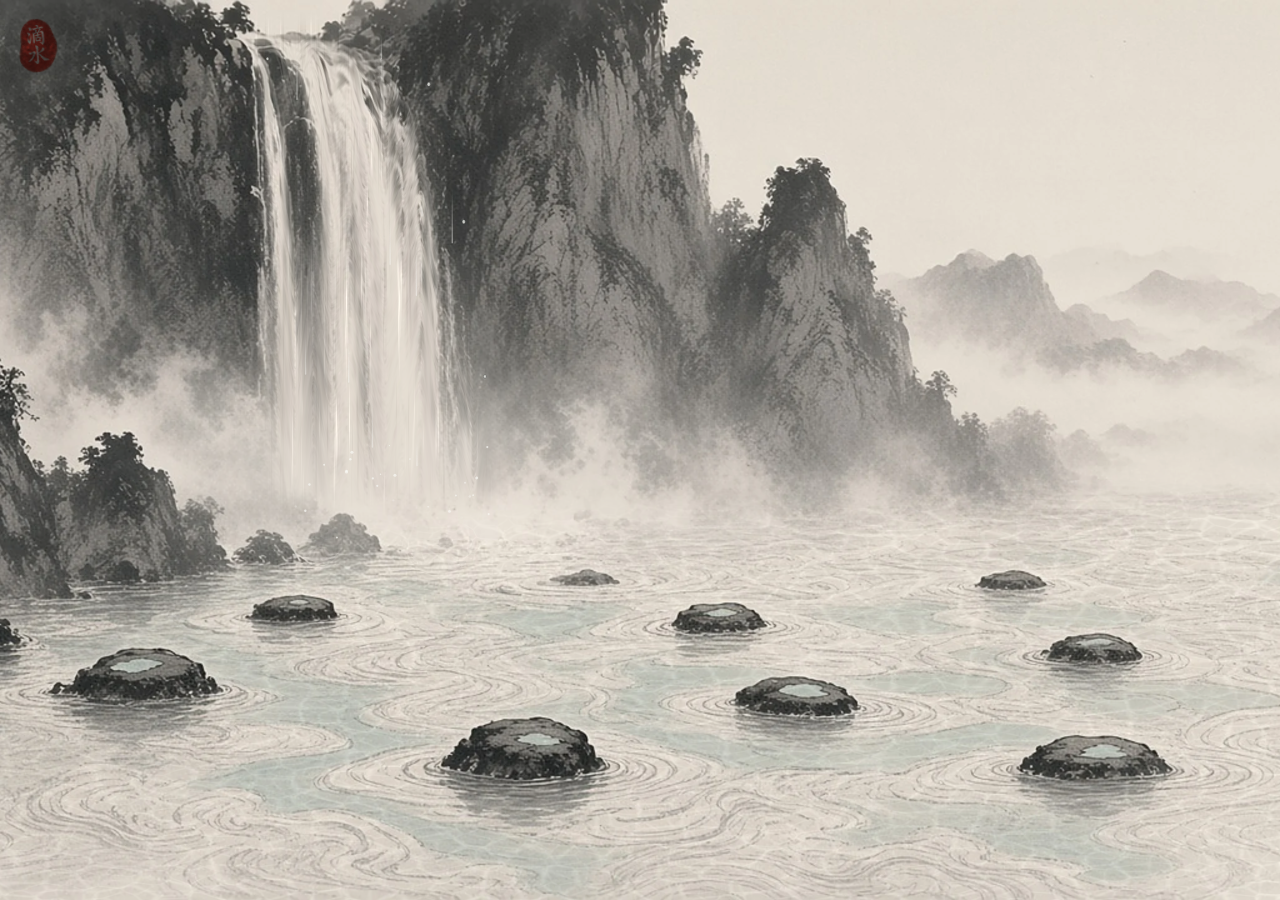
==== commit 168ad2ee: "Homepage: drop the turtles; three painted stones glow and reveal carved section names" ====
--- a/index.html
+++ b/index.html
@@ -7,10 +7,10 @@
 <meta name="robots" content="noindex">
 <meta name="theme-color" content="#e4dcd1">
 <title>审美积累</title>
-<link rel="icon" href="favicon.png?v=168ad2e" type="image/png">
-<link rel="apple-touch-icon" href="favicon-180.png?v=168ad2e">
-<link rel="stylesheet" href="css/base.css?v=168ad2e">
-<link rel="stylesheet" href="css/home.css?v=168ad2e">
+<link rel="icon" href="favicon.png?v=3636da0" type="image/png">
+<link rel="apple-touch-icon" href="favicon-180.png?v=3636da0">
+<link rel="stylesheet" href="css/base.css?v=3636da0">
+<link rel="stylesheet" href="css/home.css?v=3636da0">
 </head>
 <body class="home">
 <main class="scene">
@@ -28,6 +28,6 @@
     <a class="spot" href="palettes.html" aria-label="色库"></a>
   </nav>
 </main>
-<script type="module" src="js/home.js?v=168ad2e"></script>
+<script type="module" src="js/home.js?v=3636da0"></script>
 </body>
 </html>
